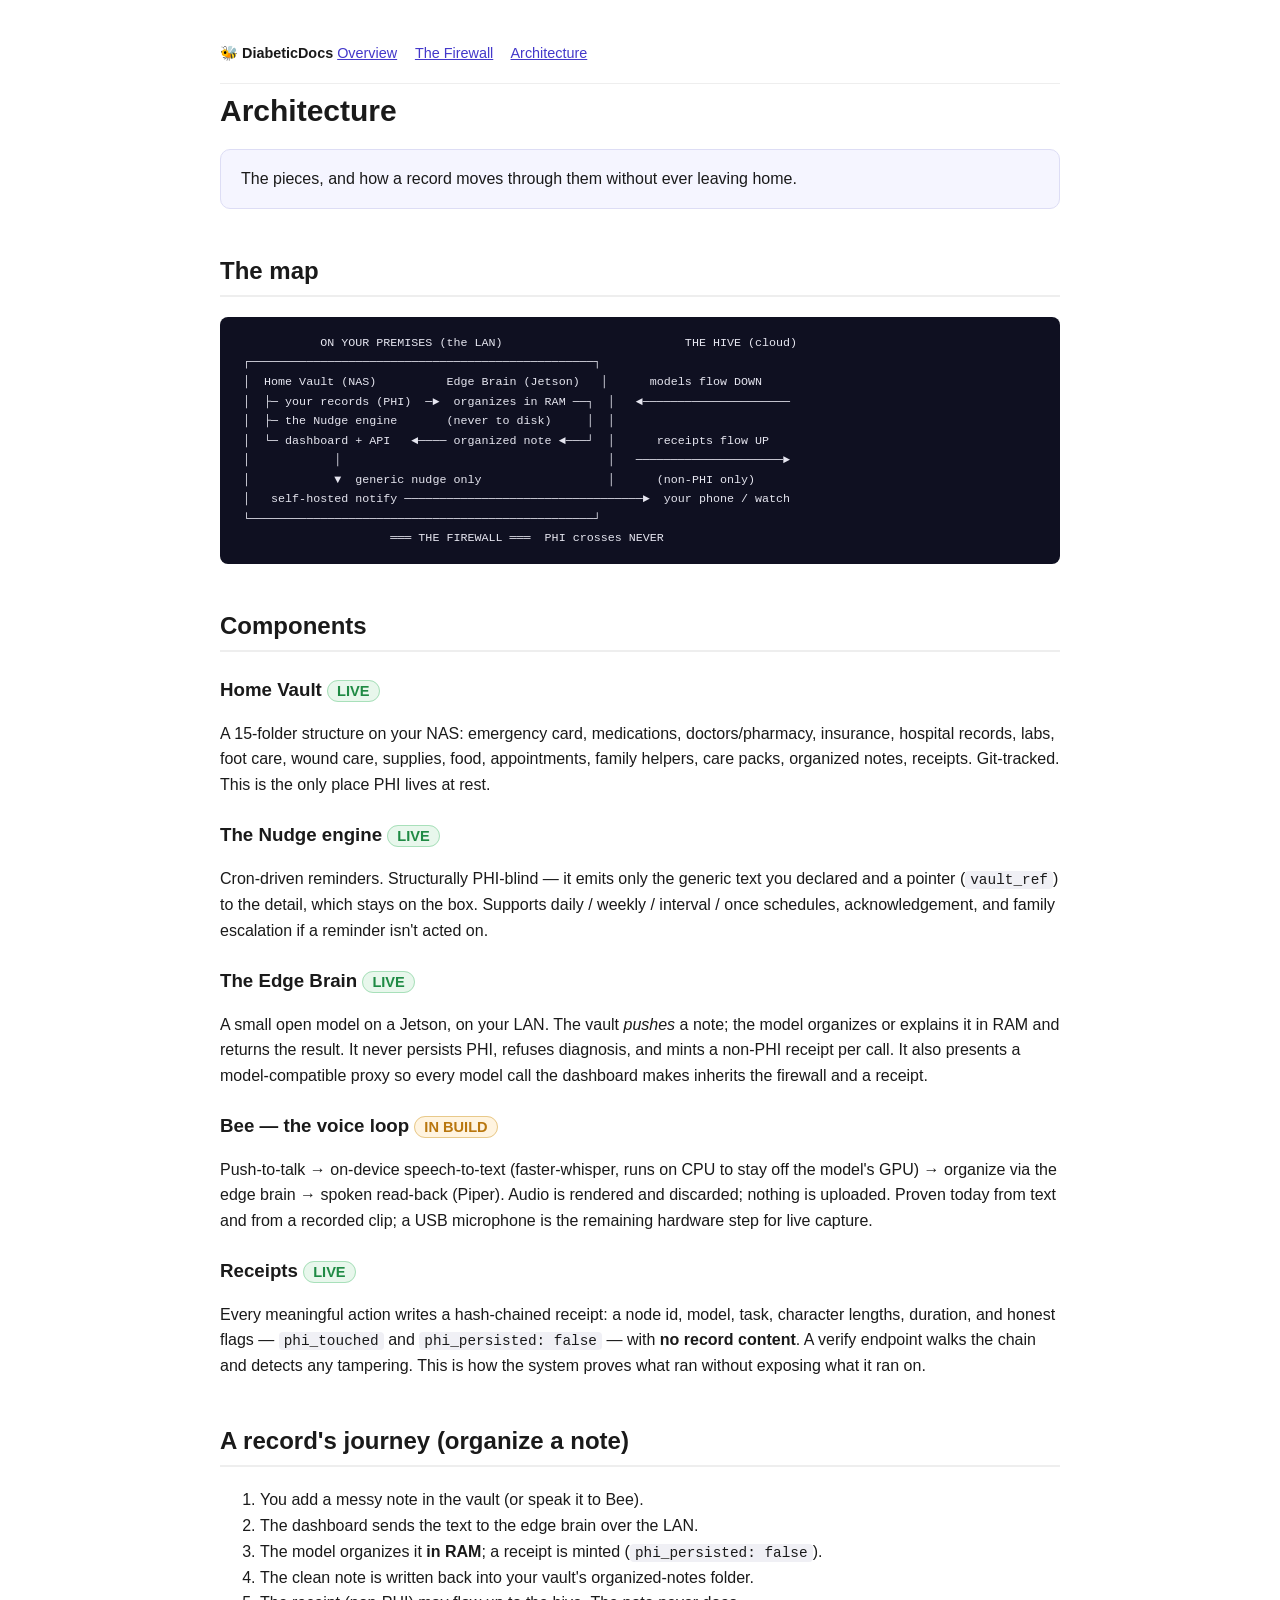
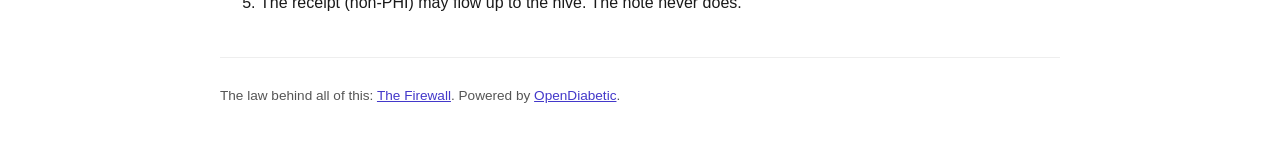
==== architecture.html @ 605ad188 "DiabeticDocs v0 — honest technical record of the live system Overview + the-firewall + architecture " ====
<!DOCTYPE html>
<html lang="en">
<head>
<meta charset="utf-8">
<meta name="viewport" content="width=device-width, initial-scale=1">
<title>Architecture — components, data flow, and receipts — DiabeticDocs</title>
<meta name="description" content="The OpenDiabetic / LocalDiabetic architecture: the home vault, the PHI-blind nudge engine, the on-device edge brain, the voice loop, and the hash-chained receipts. How the pieces connect.">
<link rel="canonical" href="https://diabeticdocs.com/architecture">
<link rel="stylesheet" href="/style.css">
<script type="application/ld+json">
{"@context":"https://schema.org","@type":"TechArticle","name":"Architecture",
 "url":"https://diabeticdocs.com/architecture","dateModified":"2026-06-20",
 "publisher":{"@type":"Organization","name":"OpenDiabetic","url":"https://opendiabetic.com"}}
</script>
</head>
<body>
<header>
  <nav class="top"><strong>🐝 DiabeticDocs</strong> <a href="/">Overview</a> <a href="/the-firewall">The Firewall</a> <a href="/architecture">Architecture</a></nav>
</header>

<h1>Architecture</h1>
<p class="lede">The pieces, and how a record moves through them without ever leaving home.</p>

<h2>The map</h2>
<pre><code>            ON YOUR PREMISES (the LAN)                          THE HIVE (cloud)
 ┌─────────────────────────────────────────────────┐
 │  Home Vault (NAS)          Edge Brain (Jetson)   │      models flow DOWN
 │  ├─ your records (PHI)  ─►  organizes in RAM ──┐  │   ◄─────────────────────
 │  ├─ the Nudge engine       (never to disk)     │  │
 │  └─ dashboard + API   ◄──── organized note ◄───┘  │      receipts flow UP
 │            │                                      │   ─────────────────────►
 │            ▼  generic nudge only                  │      (non-PHI only)
 │   self-hosted notify ──────────────────────────────────►  your phone / watch
 └─────────────────────────────────────────────────┘
                      ═══ THE FIREWALL ═══  PHI crosses NEVER</code></pre>

<h2>Components</h2>

<h3>Home Vault <span class="st live">LIVE</span></h3>
<p>A 15-folder structure on your NAS: emergency card, medications, doctors/pharmacy, insurance, hospital records, labs, foot care, wound care, supplies, food, appointments, family helpers, care packs, organized notes, receipts. Git-tracked. This is the only place PHI lives at rest.</p>

<h3>The Nudge engine <span class="st live">LIVE</span></h3>
<p>Cron-driven reminders. Structurally PHI-blind — it emits only the generic text you declared and a pointer (<code>vault_ref</code>) to the detail, which stays on the box. Supports daily / weekly / interval / once schedules, acknowledgement, and family escalation if a reminder isn't acted on.</p>

<h3>The Edge Brain <span class="st live">LIVE</span></h3>
<p>A small open model on a Jetson, on your LAN. The vault <em>pushes</em> a note; the model organizes or explains it in RAM and returns the result. It never persists PHI, refuses diagnosis, and mints a non-PHI receipt per call. It also presents a model-compatible proxy so every model call the dashboard makes inherits the firewall and a receipt.</p>

<h3>Bee — the voice loop <span class="st build">IN BUILD</span></h3>
<p>Push-to-talk → on-device speech-to-text (faster-whisper, runs on CPU to stay off the model's GPU) → organize via the edge brain → spoken read-back (Piper). Audio is rendered and discarded; nothing is uploaded. Proven today from text and from a recorded clip; a USB microphone is the remaining hardware step for live capture.</p>

<h3>Receipts <span class="st live">LIVE</span></h3>
<p>Every meaningful action writes a hash-chained receipt: a node id, model, task, character lengths, duration, and honest flags — <code>phi_touched</code> and <code>phi_persisted: false</code> — with <b>no record content</b>. A verify endpoint walks the chain and detects any tampering. This is how the system proves what ran without exposing what it ran on.</p>

<h2>A record's journey (organize a note)</h2>
<ol>
  <li>You add a messy note in the vault (or speak it to Bee).</li>
  <li>The dashboard sends the text to the edge brain over the LAN.</li>
  <li>The model organizes it <b>in RAM</b>; a receipt is minted (<code>phi_persisted: false</code>).</li>
  <li>The clean note is written back into your vault's organized-notes folder.</li>
  <li>The receipt (non-PHI) may flow up to the hive. The note never does.</li>
</ol>

<footer><p>The law behind all of this: <a href="/the-firewall">The Firewall</a>. Powered by <a href="https://opendiabetic.com">OpenDiabetic</a>.</p></footer>
</body>
</html>
---- style.css ----
body{font:16px/1.6 -apple-system,Segoe UI,Roboto,sans-serif;max-width:840px;margin:0 auto;padding:24px;color:#1a1a1a}
header{padding:18px 0;border-bottom:1px solid #eee;margin-bottom:8px}
nav.top{font-size:.9em} nav.top a{margin-right:14px}
h1{font-size:30px;line-height:1.2;margin:.3em 0}
h2{margin-top:1.8em;border-bottom:2px solid #eee;padding-bottom:.2em}
h3{margin:1.2em 0 .2em}
a{color:#4338ca}
.tag{color:#4338ca;font-weight:600}
.lede{background:#f5f5ff;border:1px solid #ddddf5;border-radius:10px;padding:16px 20px;margin:20px 0}
table{border-collapse:collapse;width:100%;margin:14px 0;font-size:.95em}
th,td{text-align:left;padding:8px 10px;border-bottom:1px solid #eee;vertical-align:top}
th{background:#fafafe}
.st{font-size:.78em;font-weight:700;padding:2px 9px;border-radius:20px;white-space:nowrap}
.live{background:#e8f7ec;color:#1f8a44;border:1px solid #a8e0ba}
.build{background:#fff4e0;color:#b9770e;border:1px solid #e8c98a}
.frame{background:#f0f0f3;color:#666;border:1px solid #ddd}
pre{background:#0f1021;color:#e6e6f0;padding:16px;border-radius:8px;overflow:auto;font-size:13px;line-height:1.5}
code{background:#f0f0f5;padding:1px 5px;border-radius:4px;font-size:.9em}
pre code{background:none;padding:0}
.law{background:#fdf6ec;border-left:4px solid #b9770e;padding:14px 18px;border-radius:6px}
footer{margin-top:3em;border-top:1px solid #eee;padding-top:1em;font-size:.85em;color:#555}
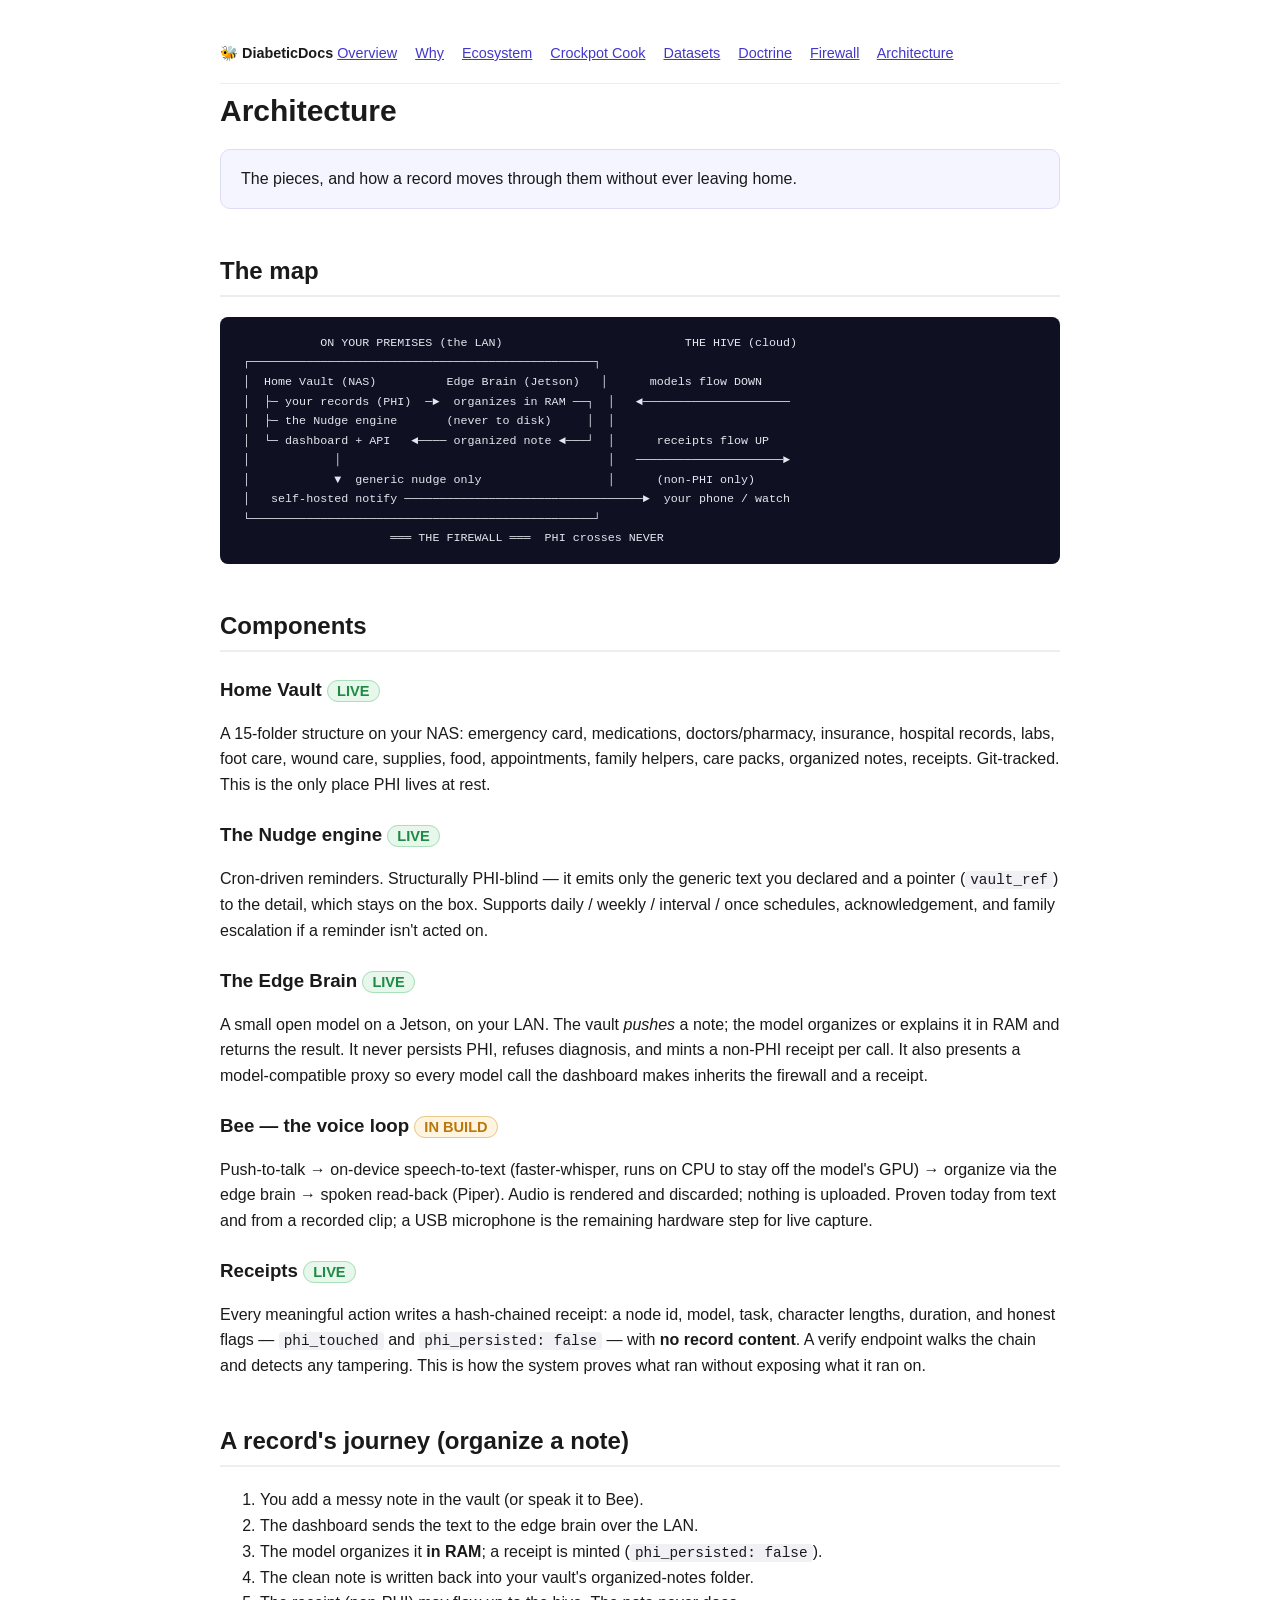
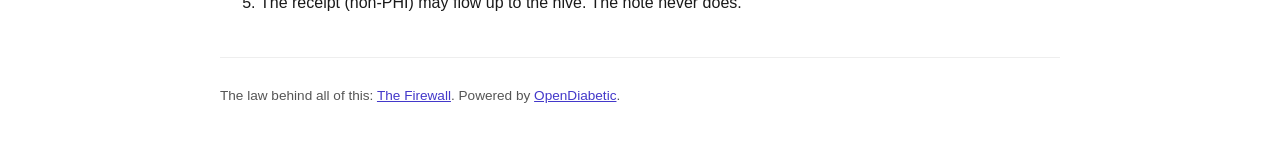
==== commit ca5dabc8: "Rebuild DiabeticDocs as the full OpenDiabetic ecosystem source of truth Add dev-team cook documentat" ====
--- a/architecture.html
+++ b/architecture.html
@@ -15,7 +15,7 @@
 </head>
 <body>
 <header>
-  <nav class="top"><strong>🐝 DiabeticDocs</strong> <a href="/">Overview</a> <a href="/the-firewall">The Firewall</a> <a href="/architecture">Architecture</a></nav>
+  <nav class="top"><strong>🐝 DiabeticDocs</strong> <a href="/">Overview</a> <a href="/the-why">Why</a> <a href="/ecosystem">Ecosystem</a> <a href="/crockpot-cook">Crockpot Cook</a> <a href="/datasets">Datasets</a> <a href="/doctrine">Doctrine</a> <a href="/the-firewall">Firewall</a> <a href="/architecture">Architecture</a></nav>
 </header>
 
 <h1>Architecture</h1>
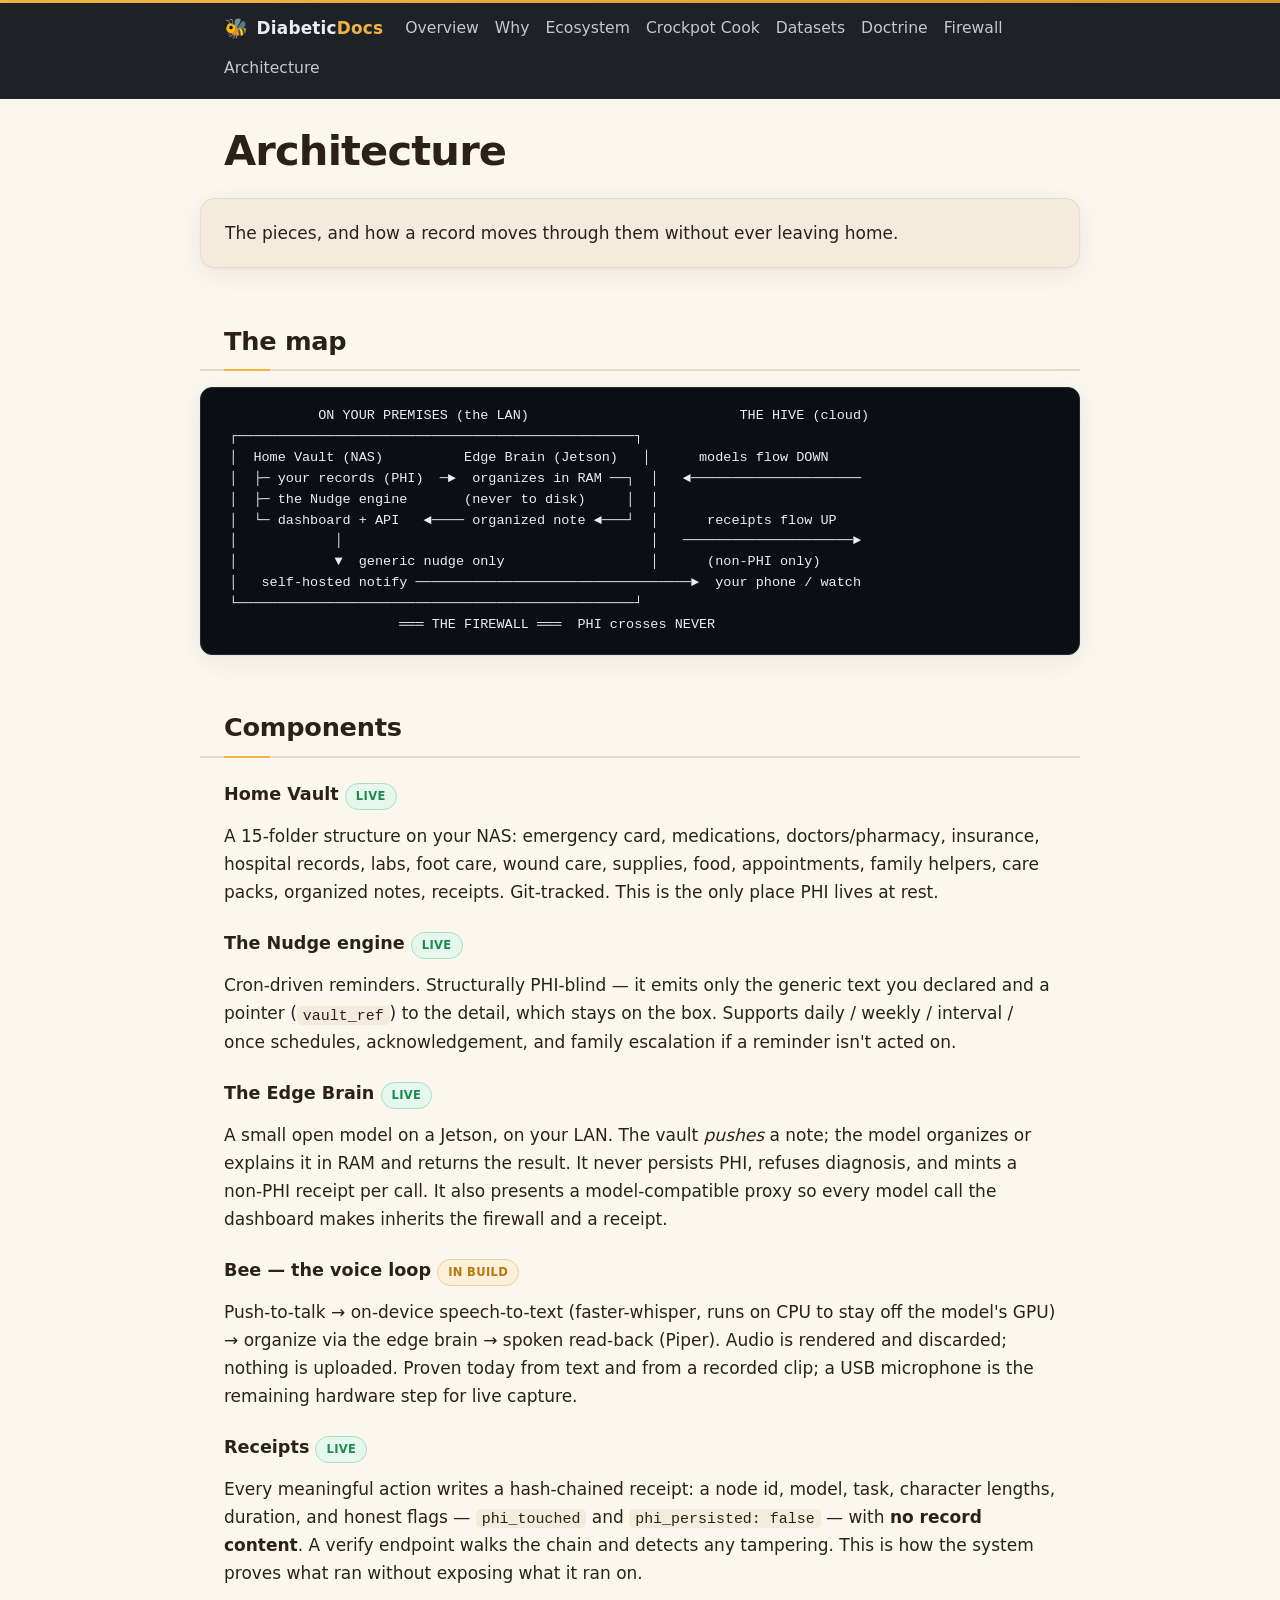
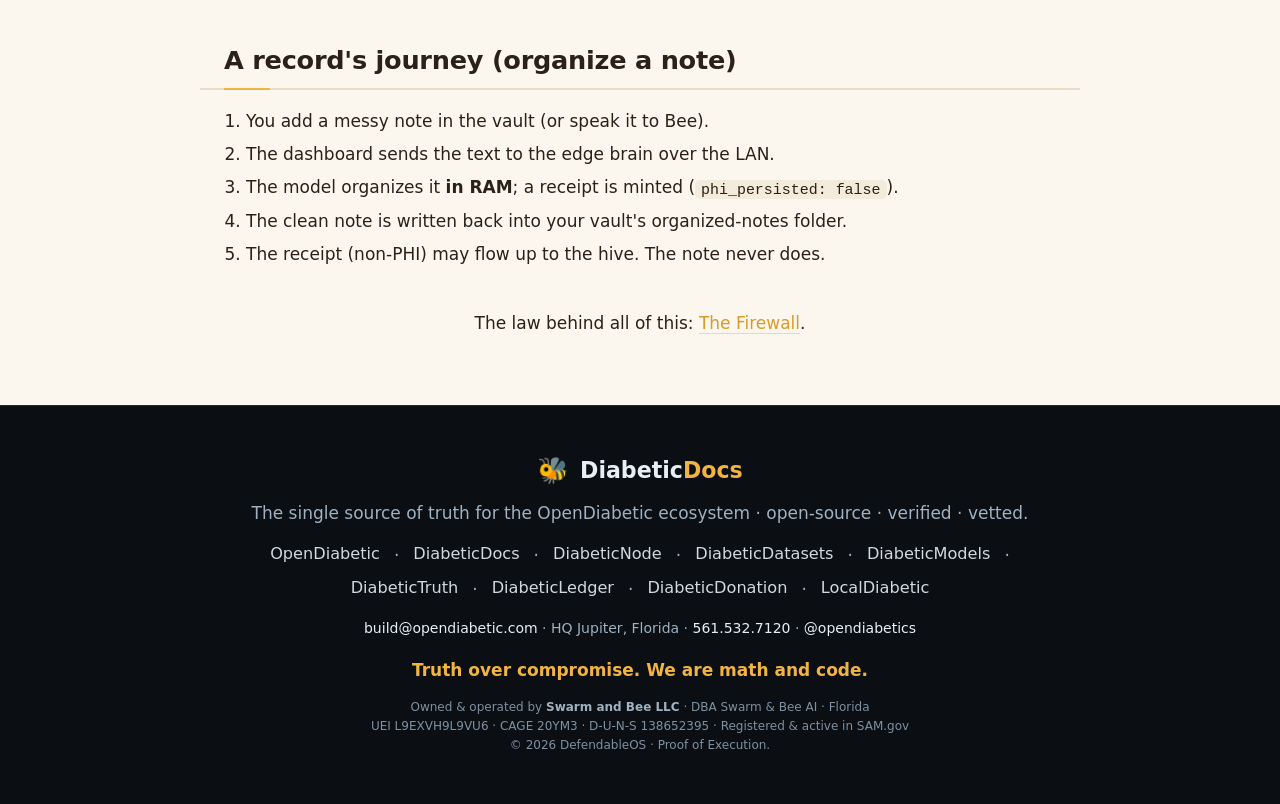
==== commit 0c42b3a6: "Gold review: re-skin to canonical look + 9-link footer + Swarm and Bee LLC legal block + honest stat" ====
--- a/architecture.html
+++ b/architecture.html
@@ -6,6 +6,45 @@
 <title>Architecture — components, data flow, and receipts — DiabeticDocs</title>
 <meta name="description" content="The OpenDiabetic / LocalDiabetic architecture: the home vault, the PHI-blind nudge engine, the on-device edge brain, the voice loop, and the hash-chained receipts. How the pieces connect.">
 <link rel="canonical" href="https://diabeticdocs.com/architecture">
+<meta name="robots" content="index,follow,max-image-preview:large">
+<meta name="theme-color" content="#0B0F14">
+<meta name="author" content="OpenDiabetic · Swarm and Bee LLC">
+<meta property="og:type" content="website">
+<meta property="og:site_name" content="DiabeticDocs">
+<meta property="og:url" content="https://diabeticdocs.com/architecture">
+<meta property="og:title" content="Architecture — components, data flow, and receipts — DiabeticDocs">
+<meta property="og:description" content="The OpenDiabetic / LocalDiabetic architecture: the home vault, the PHI-blind nudge engine, the on-device edge brain, the voice loop, and the hash-chained receipts. How the pieces connect.">
+<meta property="og:locale" content="en_US">
+<meta name="twitter:card" content="summary_large_image">
+<meta name="twitter:site" content="@opendiabetics">
+<meta name="twitter:title" content="Architecture — components, data flow, and receipts — DiabeticDocs">
+<meta name="twitter:description" content="The OpenDiabetic / LocalDiabetic architecture: the home vault, the PHI-blind nudge engine, the on-device edge brain, the voice loop, and the hash-chained receipts. How the pieces connect.">
+<script type="application/ld+json">
+{
+  "@context": "https://schema.org",
+  "@type": "Organization",
+  "@id": "https://diabeticdocs.com/#org",
+  "name": "DiabeticDocs",
+  "url": "https://diabeticdocs.com",
+  "description": "The single source of truth for the OpenDiabetic ecosystem — the honest technical record and the reproducible crockpot-cook guides.",
+  "email": "build@opendiabetic.com",
+  "telephone": "+1-561-532-7120",
+  "address": { "@type": "PostalAddress", "addressLocality": "Jupiter", "addressRegion": "FL", "addressCountry": "US" },
+  "sameAs": ["https://x.com/opendiabetics", "https://opendiabetic.com", "https://diabeticnode.com", "https://diabeticdatasets.com", "https://diabeticmodels.com", "https://diabetictruth.org", "https://diabeticledger.com", "https://diabeticdonation.com", "https://localdiabetic.com", "https://github.com/SudoSuOps"],
+  "parentOrganization": {
+    "@type": "Organization",
+    "name": "Swarm and Bee LLC",
+    "legalName": "Swarm and Bee LLC",
+    "alternateName": "Swarm & Bee AI",
+    "address": { "@type": "PostalAddress", "addressRegion": "FL", "addressCountry": "US" },
+    "identifier": [
+      { "@type": "PropertyValue", "propertyID": "SAM UEI", "value": "L9EXVH9L9VU6" },
+      { "@type": "PropertyValue", "propertyID": "CAGE", "value": "20YM3" },
+      { "@type": "PropertyValue", "propertyID": "DUNS", "value": "138652395" }
+    ]
+  }
+}
+</script>
 <link rel="stylesheet" href="/style.css">
 <script type="application/ld+json">
 {"@context":"https://schema.org","@type":"TechArticle","name":"Architecture",
@@ -15,7 +54,7 @@
 </head>
 <body>
 <header>
-  <nav class="top"><strong>🐝 DiabeticDocs</strong> <a href="/">Overview</a> <a href="/the-why">Why</a> <a href="/ecosystem">Ecosystem</a> <a href="/crockpot-cook">Crockpot Cook</a> <a href="/datasets">Datasets</a> <a href="/doctrine">Doctrine</a> <a href="/the-firewall">Firewall</a> <a href="/architecture">Architecture</a></nav>
+  <nav class="top"><strong><span class="bee" aria-hidden="true">🐝</span> Diabetic<b>Docs</b></strong> <a href="/">Overview</a> <a href="/the-why">Why</a> <a href="/ecosystem">Ecosystem</a> <a href="/crockpot-cook">Crockpot Cook</a> <a href="/datasets">Datasets</a> <a href="/doctrine">Doctrine</a> <a href="/the-firewall">Firewall</a> <a href="/architecture">Architecture</a></nav>
 </header>
 
 <h1>Architecture</h1>
@@ -60,6 +99,30 @@
   <li>The receipt (non-PHI) may flow up to the hive. The note never does.</li>
 </ol>
 
-<footer><p>The law behind all of this: <a href="/the-firewall">The Firewall</a>. Powered by <a href="https://opendiabetic.com">OpenDiabetic</a>.</p></footer>
+<p style="max-width:880px;margin:2.4em auto .2em;padding:0 24px;text-align:center">The law behind all of this: <a href="/the-firewall">The Firewall</a>.</p>
+<footer class="site-footer">
+  <div class="wrap">
+    <p class="fmark"><span class="bee" aria-hidden="true">🐝</span> Diabetic<b>Docs</b></p>
+    <p>The single source of truth for the OpenDiabetic ecosystem · open-source · verified · vetted.</p>
+    <p class="links">
+      <a href="https://opendiabetic.com">OpenDiabetic</a> ·
+      <a href="https://diabeticdocs.com">DiabeticDocs</a> ·
+      <a href="https://diabeticnode.com">DiabeticNode</a> ·
+      <a href="https://diabeticdatasets.com">DiabeticDatasets</a> ·
+      <a href="https://diabeticmodels.com">DiabeticModels</a> ·
+      <a href="https://diabetictruth.org">DiabeticTruth</a> ·
+      <a href="https://diabeticledger.com">DiabeticLedger</a> ·
+      <a href="https://diabeticdonation.com">DiabeticDonation</a> ·
+      <a href="https://localdiabetic.com">LocalDiabetic</a>
+    </p>
+    <p class="contact"><a href="mailto:build@opendiabetic.com">build@opendiabetic.com</a> ·
+      HQ Jupiter, Florida · <a href="tel:+15615327120">561.532.7120</a> ·
+      <a href="https://x.com/opendiabetics" rel="me">@opendiabetics</a></p>
+    <p class="motto">Truth over compromise. We are math and code.</p>
+    <p class="legal">Owned &amp; operated by <b>Swarm and Bee LLC</b> · DBA Swarm &amp; Bee AI · Florida<br>
+      UEI L9EXVH9L9VU6 · CAGE 20YM3 · D-U-N-S 138652395 · Registered &amp; active in SAM.gov<br>
+      &copy; 2026 DefendableOS · Proof of Execution.</p>
+  </div>
+</footer>
 </body>
 </html>
--- a/style.css
+++ b/style.css
@@ -1,21 +1,122 @@
-body{font:16px/1.6 -apple-system,Segoe UI,Roboto,sans-serif;max-width:840px;margin:0 auto;padding:24px;color:#1a1a1a}
-header{padding:18px 0;border-bottom:1px solid #eee;margin-bottom:8px}
-nav.top{font-size:.9em} nav.top a{margin-right:14px}
-h1{font-size:30px;line-height:1.2;margin:.3em 0}
-h2{margin-top:1.8em;border-bottom:2px solid #eee;padding-bottom:.2em}
-h3{margin:1.2em 0 .2em}
-a{color:#4338ca}
-.tag{color:#4338ca;font-weight:600}
-.lede{background:#f5f5ff;border:1px solid #ddddf5;border-radius:10px;padding:16px 20px;margin:20px 0}
-table{border-collapse:collapse;width:100%;margin:14px 0;font-size:.95em}
-th,td{text-align:left;padding:8px 10px;border-bottom:1px solid #eee;vertical-align:top}
-th{background:#fafafe}
-.st{font-size:.78em;font-weight:700;padding:2px 9px;border-radius:20px;white-space:nowrap}
-.live{background:#e8f7ec;color:#1f8a44;border:1px solid #a8e0ba}
-.build{background:#fff4e0;color:#b9770e;border:1px solid #e8c98a}
-.frame{background:#f0f0f3;color:#666;border:1px solid #ddd}
-pre{background:#0f1021;color:#e6e6f0;padding:16px;border-radius:8px;overflow:auto;font-size:13px;line-height:1.5}
-code{background:#f0f0f5;padding:1px 5px;border-radius:4px;font-size:.9em}
-pre code{background:none;padding:0}
-.law{background:#fdf6ec;border-left:4px solid #b9770e;padding:14px 18px;border-radius:6px}
-footer{margin-top:3em;border-top:1px solid #eee;padding-top:1em;font-size:.85em;color:#555}
+/* DiabeticDocs — canonical OpenDiabetic house style. Honey + paper + ink. Static, fast. */
+:root{
+  --honey:#F2B441; --honey-600:#D99A2B; --green:#2FB67A; --red:#E2524F; --blue:#3D9BE9;
+  --ink-900:#0B0F14; --ink-800:#0e141b; --ink-700:#121922; --line:#1F2A36; --ink-50:#E8EEF5;
+  --mut:#9fb1c2; --paper:#FBF7EF; --paper-100:#F3ECDD; --cocoa:#2B2118;
+  --paper-line:#e6dcc8;
+  --radius:14px; --shadow:0 1px 2px rgba(43,33,24,.04),0 6px 24px rgba(43,33,24,.07);
+  --maxw:880px;
+}
+*{box-sizing:border-box}
+html{scroll-behavior:smooth}
+body{
+  font:17px/1.65 Inter,system-ui,-apple-system,"Segoe UI",Roboto,Helvetica,Arial,sans-serif;
+  color:var(--cocoa);background:var(--paper);margin:0;
+  -webkit-font-smoothing:antialiased;text-rendering:optimizeLegibility;
+}
+/* thin honey accent bar at the very top */
+body::before{content:"";position:fixed;top:0;left:0;right:0;height:3px;
+  background:linear-gradient(90deg,var(--honey),var(--honey-600));z-index:50}
+
+.wrap,h1,h2,h3,p,table,pre,.lede,.law,.why,.grid,ul,ol{max-width:var(--maxw);margin-left:auto;margin-right:auto}
+h1,h2,h3,p,table,.lede,.law,.why,.grid,ul,ol,pre{padding-left:24px;padding-right:24px}
+
+/* ---- nav (dark ink, sticky) ---- */
+header{position:sticky;top:0;background:rgba(11,15,20,.92);backdrop-filter:saturate(180%) blur(10px);
+  border-bottom:1px solid var(--line);padding-top:12px;padding-bottom:12px;z-index:40}
+nav.top{max-width:var(--maxw);margin:0 auto;display:flex;flex-wrap:wrap;align-items:center;gap:6px 16px;
+  font-size:.92em;padding:0 24px;color:var(--ink-50)}
+nav.top strong{font-size:1.08em;margin-right:6px;letter-spacing:.2px;color:var(--ink-50);font-weight:800}
+nav.top strong b{color:var(--honey)}
+nav.top a{color:var(--ink-50);text-decoration:none;font-weight:500;padding:3px 0;opacity:.82;
+  border-bottom:2px solid transparent;transition:.15s}
+nav.top a:hover{opacity:1;border-bottom-color:var(--honey)}
+.bee{font-size:1.15em;line-height:1;margin-right:.12em;vertical-align:-.05em}
+
+/* ---- type ---- */
+h1{font-size:clamp(2rem,5vw,2.6rem);line-height:1.12;letter-spacing:-.02em;margin:.7em auto .4em;font-weight:800}
+h2{font-size:clamp(1.35rem,3vw,1.6rem);letter-spacing:-.01em;margin:2em auto .5em;padding-bottom:.28em;font-weight:800;
+  border-bottom:2px solid var(--paper-line);position:relative}
+h2::after{content:"";position:absolute;left:24px;bottom:-2px;width:46px;height:2px;background:var(--honey)}
+h3{font-size:1.1rem;margin:1.3em auto .3em;font-weight:700}
+p{margin:.7em auto}
+a{color:var(--honey-600);text-decoration:none;border-bottom:1px solid rgba(217,154,43,.35)}
+a:hover{color:var(--honey);border-bottom-color:var(--honey)}
+b,strong{font-weight:700;color:inherit}
+
+/* ---- hero (dark ink, honey-glow radial) ---- */
+.hero{text-align:center;padding:58px 24px 40px;color:var(--ink-50);
+  background:radial-gradient(1100px 460px at 50% -160px,rgba(242,180,65,.16),transparent),var(--ink-900);
+  border-bottom:1px solid var(--line)}
+.hero .eyebrow{color:var(--honey);font-weight:700;letter-spacing:.14em;text-transform:uppercase;font-size:.74rem;margin:0 0 .6em}
+.hero .tagline{font-size:clamp(2rem,5vw,2.6rem);font-weight:800;letter-spacing:-.02em;line-height:1.12;
+  margin:.1em auto;max-width:700px;color:#fff}
+.hero .byline{color:var(--honey);font-weight:600;margin:.7em 0 .2em}
+.hero .pillars{color:var(--mut);margin:.5em auto 0;font-size:1.02em}
+.hero .pillars b{color:var(--ink-50)}
+
+/* ---- callouts ---- */
+.lede{background:var(--paper-100);border:1px solid var(--paper-line);border-radius:var(--radius);
+  padding:20px 24px;margin:24px auto;box-shadow:var(--shadow)}
+.lede p:first-child{margin-top:0}.lede p:last-child{margin-bottom:0}
+.law{background:#fff;border:1px solid var(--paper-line);border-left:5px solid var(--honey);
+  border-radius:10px;padding:16px 20px;margin:18px auto}
+.why{background:var(--paper-100);border-left:5px solid var(--honey-600);border-radius:10px;padding:14px 18px;margin:14px auto}
+.why b{color:var(--honey-600)}
+
+/* ---- cards ---- */
+.grid{display:grid;grid-template-columns:repeat(auto-fit,minmax(240px,1fr));gap:16px;margin:18px auto}
+.card{background:#fff;border:1px solid var(--paper-line);border-radius:var(--radius);padding:18px 20px;box-shadow:var(--shadow);transition:.18s}
+.card:hover{transform:translateY(-2px);box-shadow:0 2px 4px rgba(43,33,24,.05),0 12px 32px rgba(43,33,24,.1);border-color:var(--honey)}
+.card h3{margin-top:0}
+
+/* ---- tables ---- */
+table{border-collapse:separate;border-spacing:0;width:calc(100% - 48px);margin:18px auto;font-size:.96em;
+  border:1px solid var(--paper-line);border-radius:12px;overflow:hidden;box-shadow:var(--shadow);background:#fff}
+th,td{text-align:left;padding:11px 14px;border-bottom:1px solid var(--paper-line);vertical-align:top}
+thead th,tr:first-child th{background:linear-gradient(180deg,#fbf6ea,#f3ecdd);font-weight:800;font-size:.92em;
+  letter-spacing:.01em;color:var(--cocoa)}
+tbody tr:hover,table tr:hover{background:#fdfaf3}
+tr:last-child td{border-bottom:none}
+
+/* ---- status pills ---- */
+.st{display:inline-block;font-size:.72rem;font-weight:800;letter-spacing:.03em;padding:3px 10px;border-radius:20px;white-space:nowrap;text-transform:uppercase}
+.live{background:#e6f7ee;color:#1d8a52;border:1px solid #a8e0c4}
+.build{background:#fdf1da;color:#b9770e;border:1px solid #ead0a0}
+.frame{background:#eef0f2;color:#5e6b78;border:1px solid #d3d9de}
+
+/* ---- code ---- */
+pre{background:var(--ink-900);color:#e9eef5;padding:18px 20px;border-radius:12px;overflow:auto;
+  font-size:13.5px;line-height:1.55;margin:16px auto;box-shadow:var(--shadow);border:1px solid var(--line);
+  font-family:ui-monospace,"SF Mono",Menlo,Consolas,monospace}
+.flow{background:var(--ink-900);color:#e9eef5;padding:18px 20px;border-radius:12px;font-size:13px;line-height:1.55;overflow:auto;margin:16px auto;
+  border:1px solid var(--line);font-family:ui-monospace,"SF Mono",Menlo,Consolas,monospace;max-width:var(--maxw)}
+code{background:var(--paper-100);padding:1.5px 6px;border-radius:5px;font-size:.88em;font-family:ui-monospace,"SF Mono",Menlo,Consolas,monospace}
+pre code{background:none;padding:0;font-size:1em;color:inherit}
+
+/* ---- lists ---- */
+ul,ol{padding-left:46px}li{margin:.3em 0}
+
+/* ---- footer (dark ink, canonical ecosystem) ---- */
+.site-footer{background:var(--ink-900);color:var(--ink-50);padding:46px 0 40px;margin-top:4em;
+  border-top:1px solid var(--line);max-width:none}
+.site-footer .wrap{max-width:var(--maxw);margin:0 auto;padding:0 24px;text-align:center}
+.site-footer .fmark{font-size:1.3em;font-weight:800;color:var(--ink-50);margin:0 0 6px}
+.site-footer .fmark b{color:var(--honey)}
+.site-footer p{color:var(--mut);margin:10px auto}
+.site-footer .links{display:flex;flex-wrap:wrap;justify-content:center;gap:6px 14px;margin:14px auto}
+.site-footer .links a{color:var(--ink-50);border-bottom:0;font-size:.95em;opacity:.9}
+.site-footer .links a:hover{color:var(--honey);opacity:1}
+.site-footer .contact{font-size:14px}
+.site-footer .contact a{color:var(--ink-50);border-bottom:0}
+.site-footer .contact a:hover{color:var(--honey)}
+.site-footer .motto{color:var(--honey);font-weight:600;margin-top:16px}
+.site-footer .legal{font-size:12px;color:#7e90a1;margin-top:14px;line-height:1.6}
+.site-footer .legal b{color:var(--mut)}
+
+@media (max-width:600px){
+  table{width:calc(100% - 32px);font-size:.9em}
+  h1,h2,h3,p,table,.lede,.law,.why,.grid,ul,ol,pre{padding-left:16px;padding-right:16px}
+  nav.top{padding:0 16px}
+  h2::after{left:16px}
+}
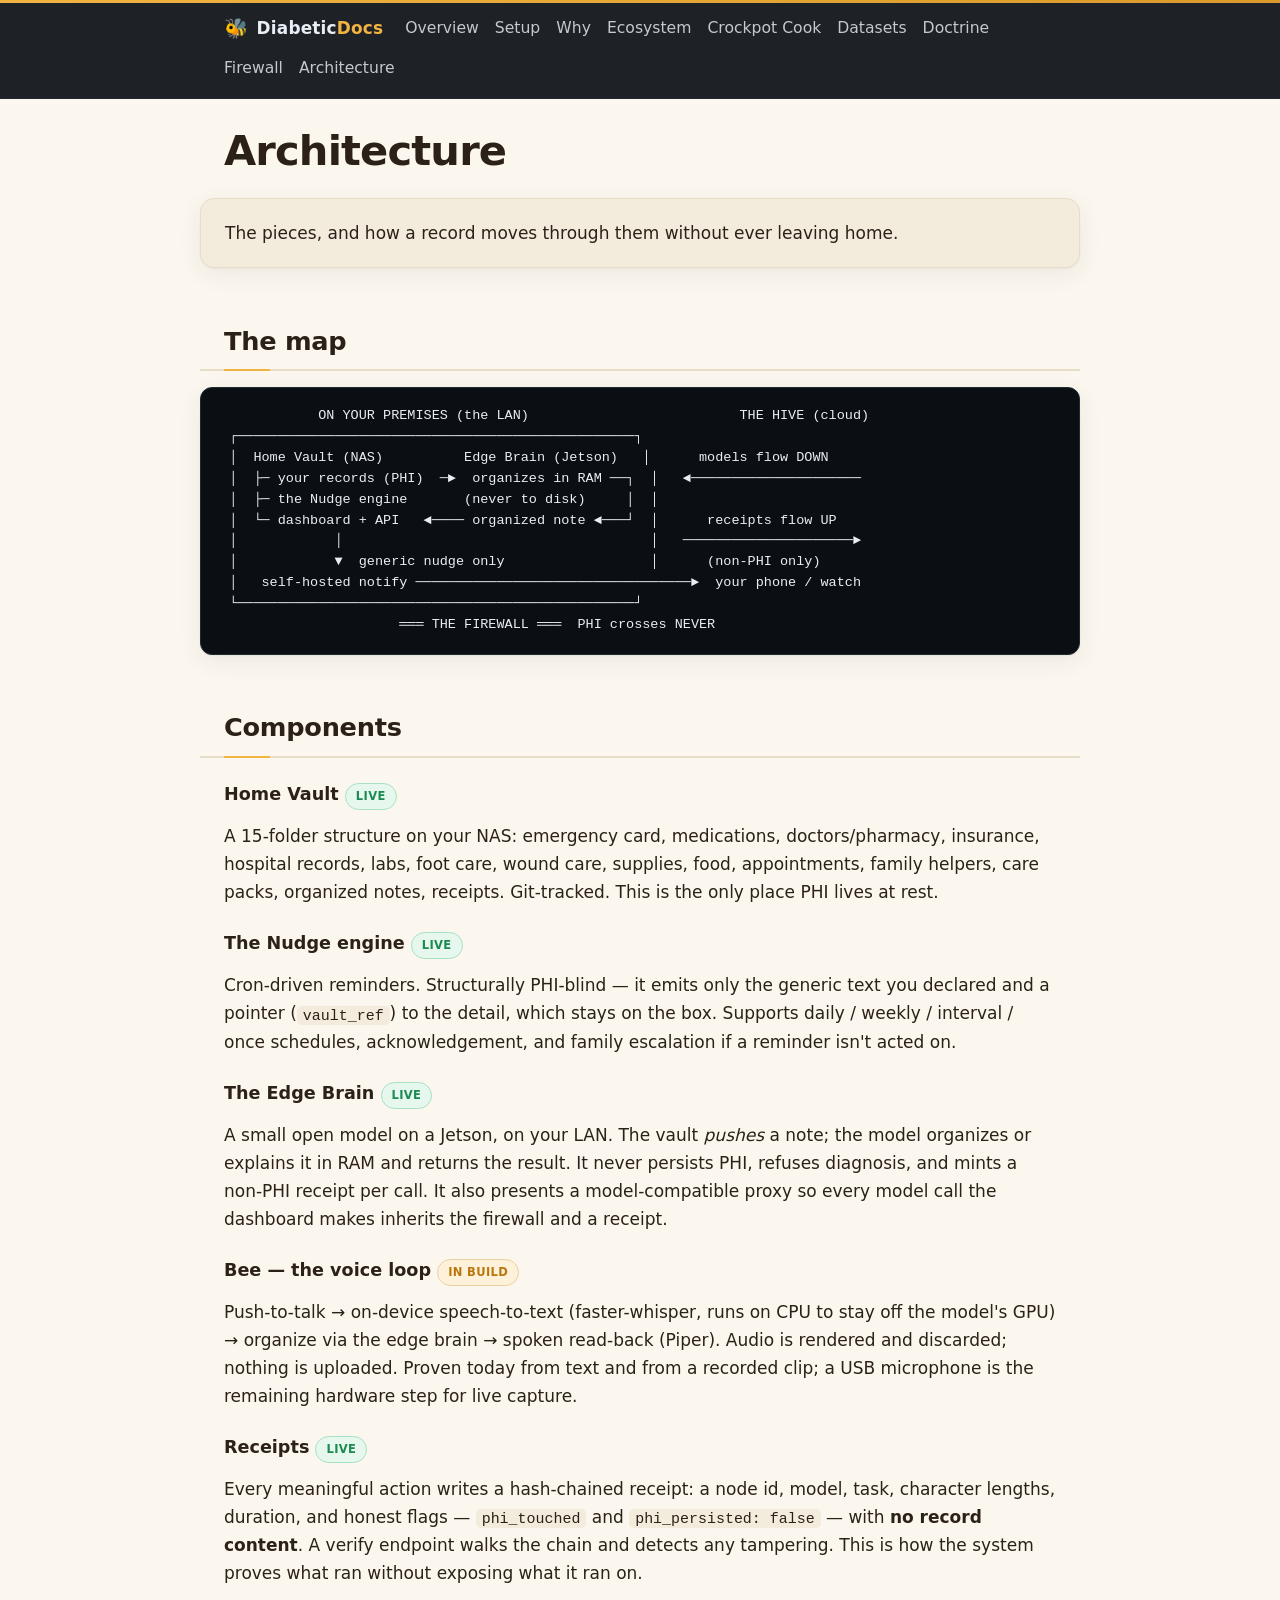
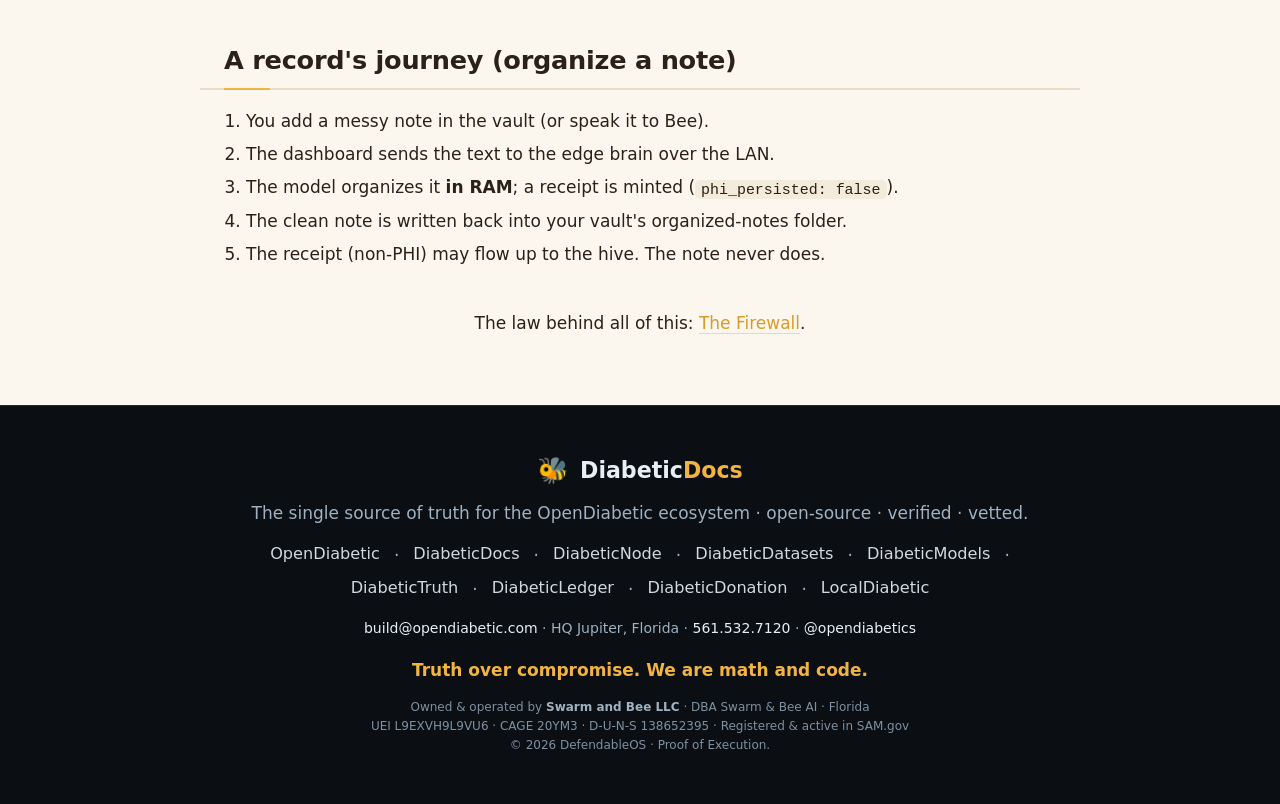
==== commit e01d8843: "docs: add /setup — run the bee on your Mac (Ollama + LM Studio, 4B GGUF); add Setup to nav site-wide" ====
--- a/architecture.html
+++ b/architecture.html
@@ -3,9 +3,14 @@
 <head>
 <meta charset="utf-8">
 <meta name="viewport" content="width=device-width, initial-scale=1">
+<link rel="icon" href="/assets/bee.svg" type="image/svg+xml">
 <title>Architecture — components, data flow, and receipts — DiabeticDocs</title>
 <meta name="description" content="The OpenDiabetic / LocalDiabetic architecture: the home vault, the PHI-blind nudge engine, the on-device edge brain, the voice loop, and the hash-chained receipts. How the pieces connect.">
 <link rel="canonical" href="https://diabeticdocs.com/architecture">
+<meta property="og:image" content="https://diabeticdocs.com/assets/og.png">
+<meta property="og:image:width" content="1200">
+<meta property="og:image:height" content="630">
+<meta name="twitter:image" content="https://diabeticdocs.com/assets/og.png">
 <meta name="robots" content="index,follow,max-image-preview:large">
 <meta name="theme-color" content="#0B0F14">
 <meta name="author" content="OpenDiabetic · Swarm and Bee LLC">
@@ -54,7 +59,7 @@
 </head>
 <body>
 <header>
-  <nav class="top"><strong><span class="bee" aria-hidden="true">🐝</span> Diabetic<b>Docs</b></strong> <a href="/">Overview</a> <a href="/the-why">Why</a> <a href="/ecosystem">Ecosystem</a> <a href="/crockpot-cook">Crockpot Cook</a> <a href="/datasets">Datasets</a> <a href="/doctrine">Doctrine</a> <a href="/the-firewall">Firewall</a> <a href="/architecture">Architecture</a></nav>
+  <nav class="top"><strong><span class="bee" aria-hidden="true">🐝</span> Diabetic<b>Docs</b></strong> <a href="/">Overview</a> <a href="/setup">Setup</a> <a href="/the-why">Why</a> <a href="/ecosystem">Ecosystem</a> <a href="/crockpot-cook">Crockpot Cook</a> <a href="/datasets">Datasets</a> <a href="/doctrine">Doctrine</a> <a href="/the-firewall">Firewall</a> <a href="/architecture">Architecture</a></nav>
 </header>
 
 <h1>Architecture</h1>
